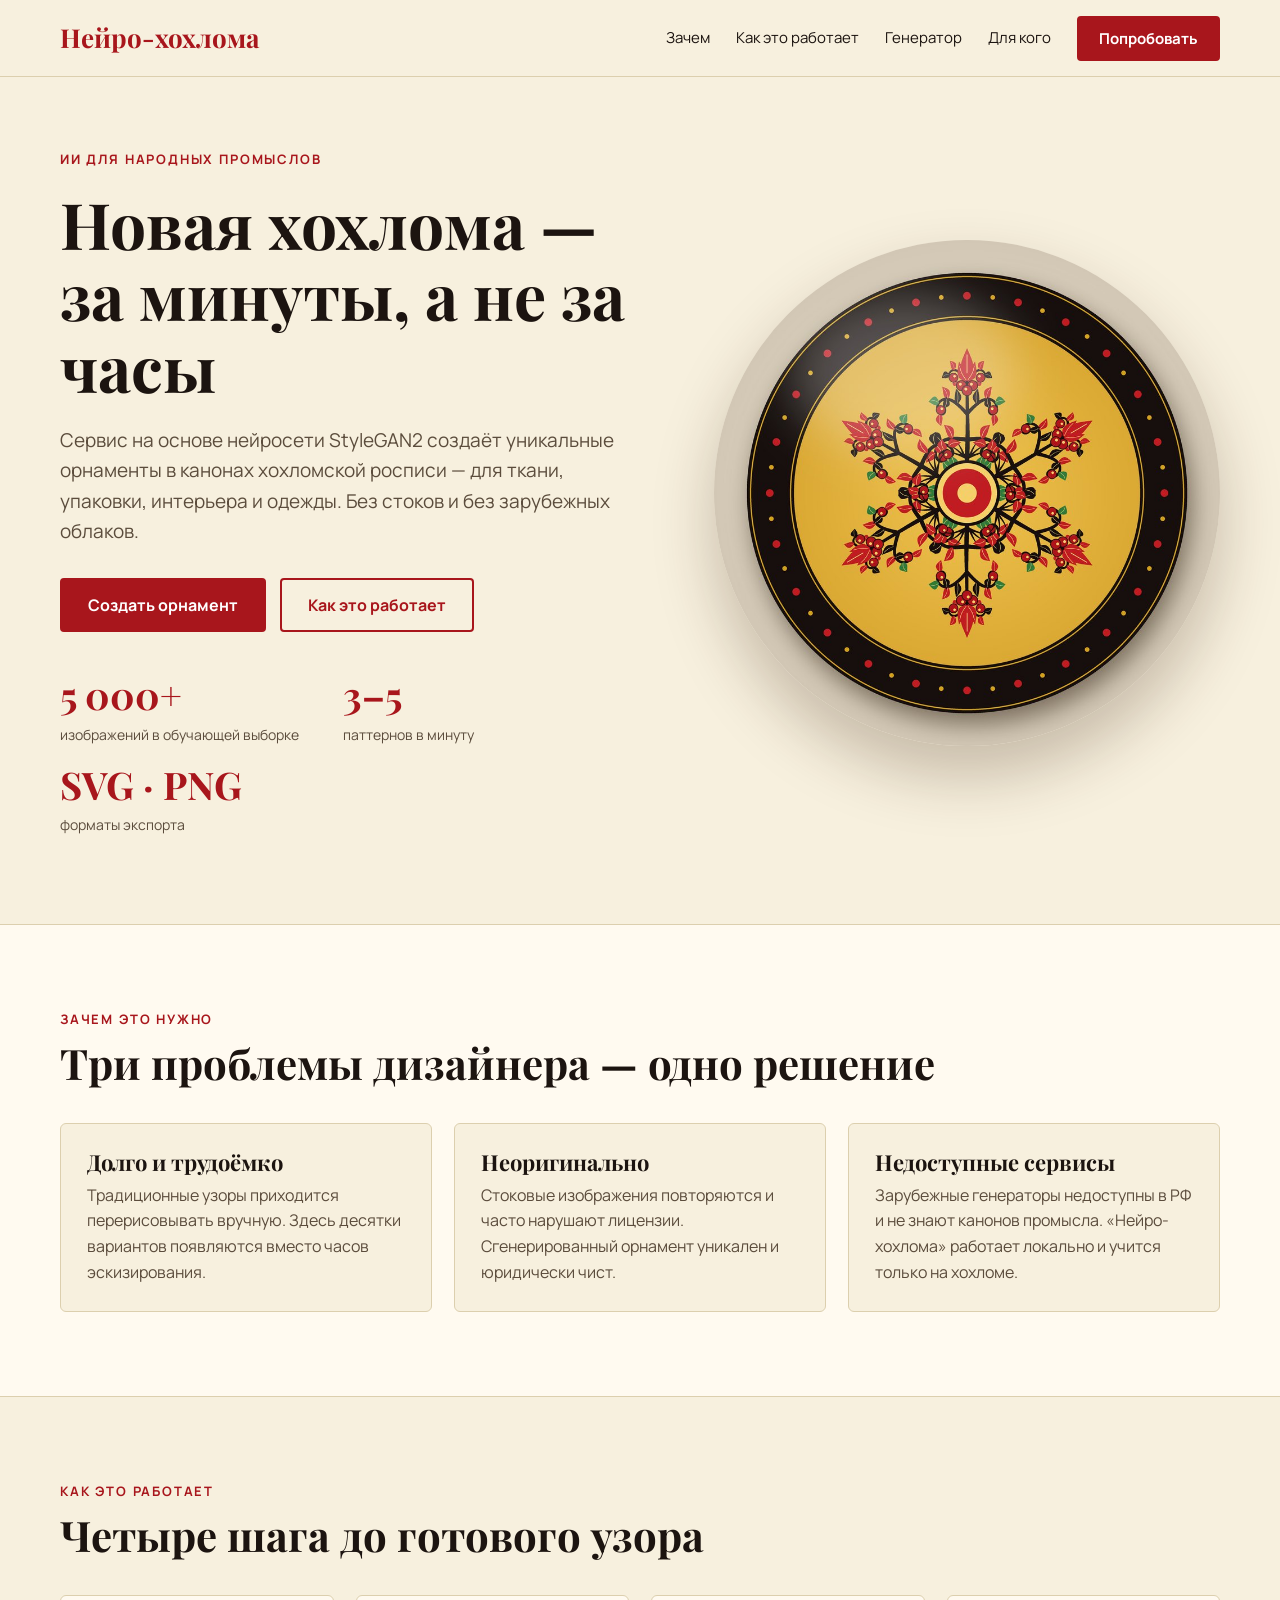
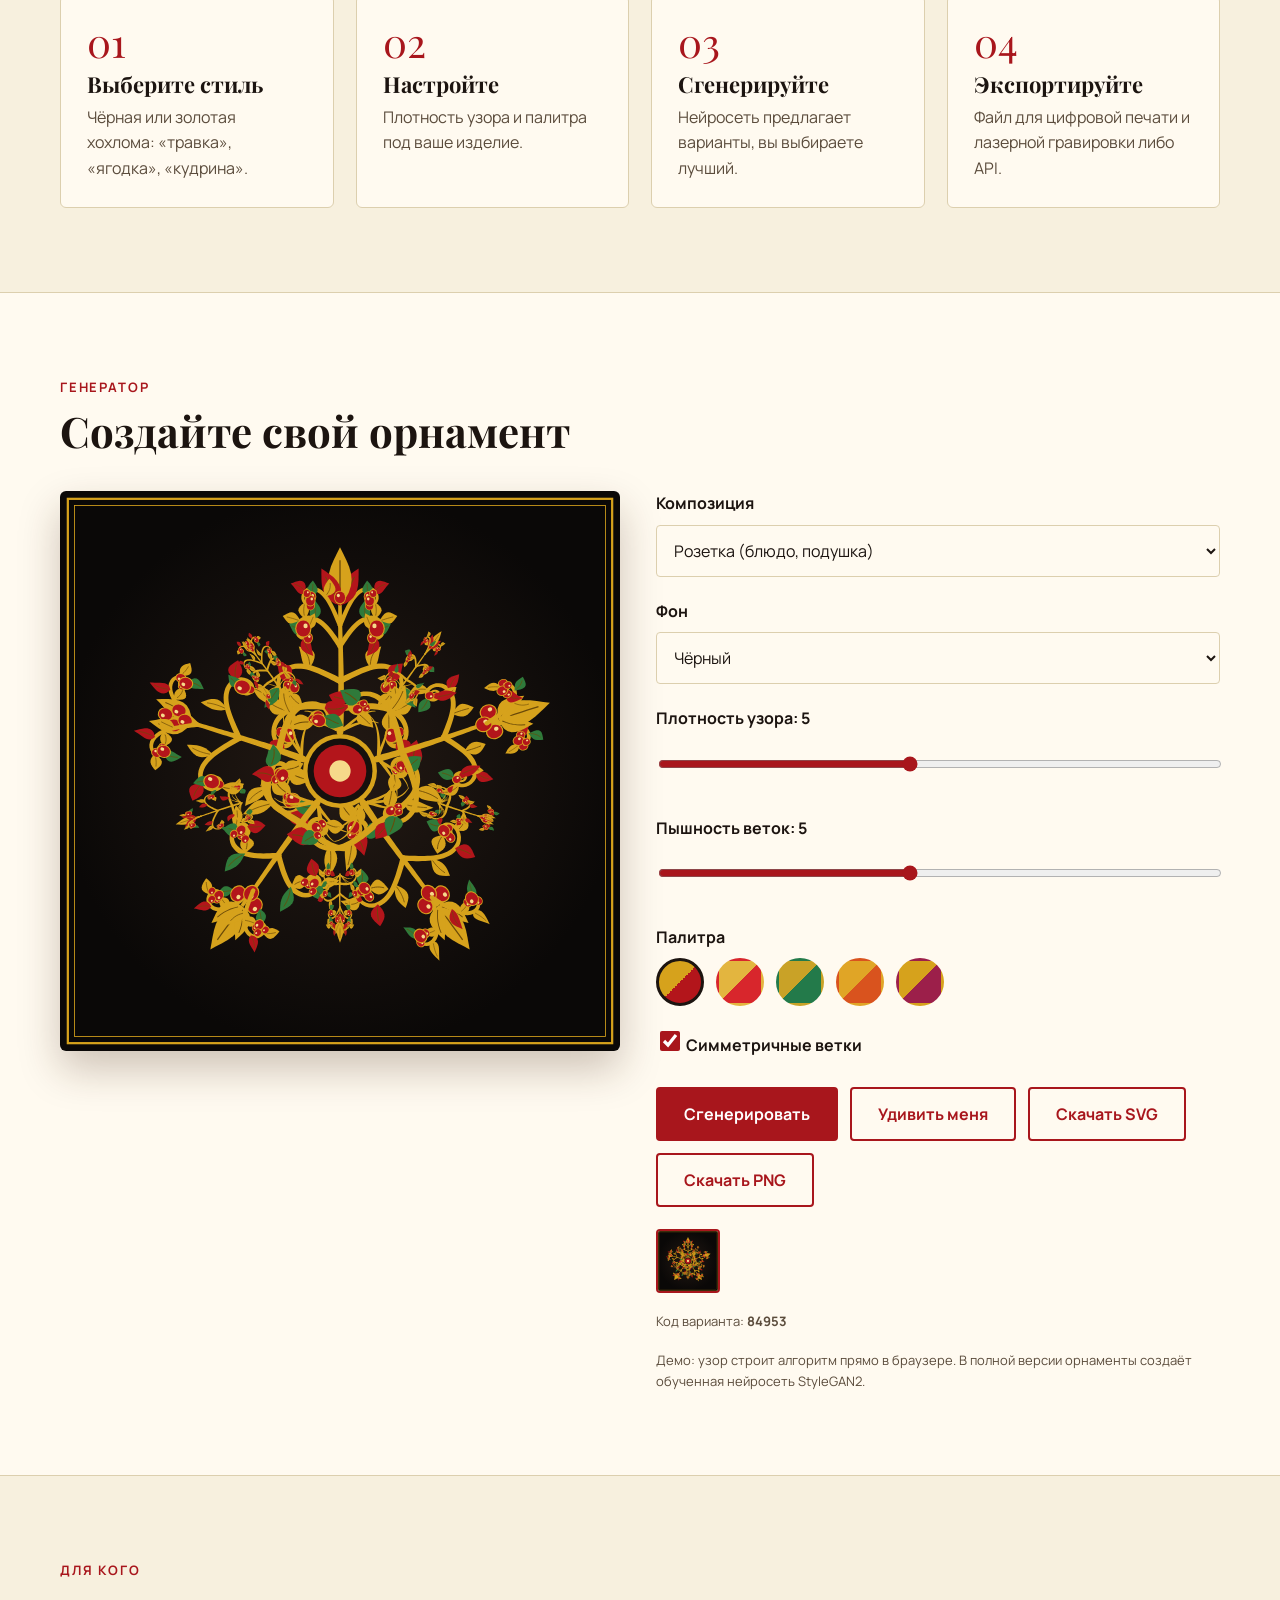
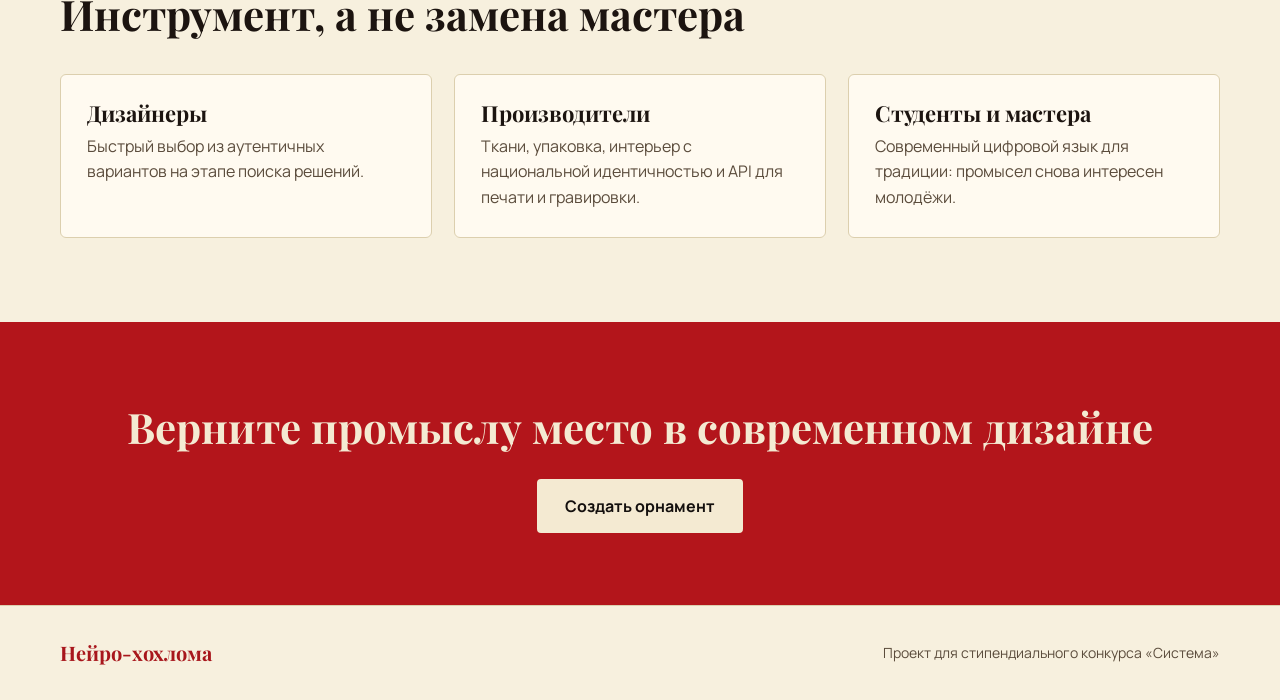
==== index-single-file.html @ 6bc7f8c5 "Add files via upload" ====
<!doctype html>
<html lang="ru">
<head>
<meta charset="utf-8">
<meta name="viewport" content="width=device-width, initial-scale=1, viewport-fit=cover">
<meta name="description" content="Нейро-хохлома: генератор орнаментов в стилистике хохломской росписи">
<title>Нейро-хохлома — генератор хохломских орнаментов</title>
<link href="https://fonts.googleapis.com/css2?family=Playfair+Display:wght@600;700&family=Manrope:wght@400;500;700&display=swap" rel="stylesheet">
<style>
:root{--bg:#f7f0de;--fg:#1c1410;--mut:#5b4c3c;--card:#fffaf0;--line:#dccfae;--acc:#a8161c;--on:#fff;--sh:rgba(60,30,10,.25);
box-sizing:border-box;padding-top:env(safe-area-inset-top,0px);padding-bottom:env(safe-area-inset-bottom,0px)}
@media (prefers-color-scheme:dark){:root:not([data-theme="light"]){--bg:#14100e;--fg:#f4ead2;--mut:#b9ad92;--card:#1d1714;--line:#3a2d22;--acc:#d6a21c;--on:#14100e;--sh:rgba(0,0,0,.6)}}
:root[data-theme="dark"]{--bg:#14100e;--fg:#f4ead2;--mut:#b9ad92;--card:#1d1714;--line:#3a2d22;--acc:#d6a21c;--on:#14100e;--sh:rgba(0,0,0,.6)}
html{scroll-padding-top:env(safe-area-inset-top,0px);scroll-behavior:smooth}
body{margin:0;background:var(--bg);color:var(--fg);font-family:'Manrope',system-ui,sans-serif;line-height:1.6}
.in{max-width:1160px;margin:0 auto;padding:0 24px}
h1,h2,h3,.logo{font-family:'Playfair Display',Georgia,serif;font-weight:700;margin:0;line-height:1.12}
h2{font-size:clamp(30px,4.5vw,42px);margin:10px 0 36px}
h3{font-size:22px;margin:0 0 8px}
p{margin:0}
.eb{color:var(--acc);font-size:13px;letter-spacing:.14em;text-transform:uppercase;font-weight:700}
.btn{display:inline-block;padding:14px 26px;border-radius:4px;font:700 16px 'Manrope',sans-serif;text-decoration:none;border:2px solid var(--acc);cursor:pointer;background:var(--acc);color:var(--on);min-height:44px;box-sizing:border-box}
.btn.o{background:transparent;color:var(--acc)}
.btn:hover{filter:brightness(1.1)}
header{border-bottom:1px solid var(--line)}
header .in{display:flex;align-items:center;justify-content:space-between;flex-wrap:wrap;gap:12px;min-height:76px}
.logo{font-size:26px;color:var(--acc)}
nav{display:flex;align-items:center;flex-wrap:wrap;gap:6px 26px}
nav a:not(.btn){color:var(--fg);text-decoration:none;font-size:15px}
nav a:not(.btn):hover{color:var(--acc)}
.hero{padding:72px 0 88px}
.hero .in{display:flex;flex-wrap:wrap;align-items:center;gap:48px}
.hero .tx{flex:1 1 440px}
.hero h1{font-size:clamp(38px,6vw,64px);margin:18px 0 22px}
.hero .lead{font-size:19px;color:var(--mut);max-width:560px;margin-bottom:32px}
.hero .im{flex:1 1 340px;max-width:520px}
.hero img{width:100%;height:auto;display:block;border-radius:50%;box-shadow:0 30px 60px var(--sh)}
.stats{display:flex;flex-wrap:wrap;gap:20px 44px;margin-top:44px}
.num{font-family:'Playfair Display',serif;font-size:38px;font-weight:700;color:var(--acc);line-height:1}
.stats small{display:block;color:var(--mut);font-size:14px;margin-top:6px}
section.s{padding:84px 0}
section.alt{background:var(--card);border-block:1px solid var(--line)}
.grid{display:grid;grid-template-columns:repeat(auto-fit,minmax(240px,1fr));gap:22px}
.card{background:var(--card);border:1px solid var(--line);border-radius:6px;padding:26px}
.alt .card{background:var(--bg)}
.card p{color:var(--mut)}
.step{font-family:'Playfair Display',serif;font-size:40px;color:var(--acc);display:block;margin-bottom:10px;line-height:1}
.gen{display:flex;flex-wrap:wrap;gap:36px;align-items:flex-start}
#out{flex:1 1 360px;max-width:560px;aspect-ratio:1;border-radius:6px;overflow:hidden;box-shadow:0 18px 40px var(--sh);line-height:0}
#out svg{width:100%;height:100%;display:block}
.ctl{flex:1 1 300px;min-width:0}
.ctl label,.ctl .lb{display:block;font-weight:700;margin:22px 0 8px}
.ctl label:first-child{margin-top:0}
select{width:100%;padding:13px;font:16px 'Manrope',sans-serif;background:var(--card);color:var(--fg);border:1px solid var(--line);border-radius:4px;min-height:44px;box-sizing:border-box}
input[type=range]{width:100%;accent-color:var(--acc);min-height:44px}
.pals{display:flex;gap:12px}
.pals button{width:48px;height:48px;border-radius:50%;border:3px solid transparent;cursor:pointer;padding:0}
.pals button[aria-pressed=true]{border-color:var(--fg)}
.acts{display:flex;flex-wrap:wrap;gap:12px;margin-top:28px}
.var{display:flex;gap:10px;flex-wrap:wrap;margin-top:22px}
.var button{width:64px;height:64px;padding:0;border:2px solid var(--line);border-radius:4px;overflow:hidden;cursor:pointer;background:none;line-height:0}
.var button[aria-pressed=true]{border-color:var(--acc)}
.var svg{width:100%;height:100%}
.ck{display:flex;gap:10px;align-items:center;font-weight:500;margin-top:22px}.ck input{width:20px;height:20px;accent-color:var(--acc)}
.note{font-size:13px;color:var(--mut);margin-top:18px}
.cta{background:#b3151b;color:#f4ead2;text-align:center;padding:72px 0}
.cta h2{margin-bottom:28px}
.cta .btn{background:#f4ead2;color:#14100e;border-color:#f4ead2}
footer{padding:36px 0;border-top:1px solid var(--line);color:var(--mut);font-size:14px}
footer .in{display:flex;flex-wrap:wrap;justify-content:space-between;gap:12px}
</style>
</head>
<body>
<header><div class="in"><div class="logo">Нейро-хохлома</div>
<nav><a href="#why">Зачем</a><a href="#how">Как это работает</a><a href="#gen">Генератор</a><a href="#who">Для кого</a><a class="btn" href="#gen" style="padding:10px 20px;font-size:15px">Попробовать</a></nav></div></header>

<main>
<section class="hero"><div class="in">
<div class="tx"><div class="eb">ИИ для народных промыслов</div>
<h1>Новая хохлома — за минуты, а не за часы</h1>
<p class="lead">Сервис на основе нейросети StyleGAN2 создаёт уникальные орнаменты в канонах хохломской росписи — для ткани, упаковки, интерьера и одежды. Без стоков и без зарубежных облаков.</p>
<div style="display:flex;flex-wrap:wrap;gap:14px"><a class="btn" href="#gen">Создать орнамент</a><a class="btn o" href="#how">Как это работает</a></div>
<div class="stats"><div><span class="num">5 000+</span><small>изображений в обучающей выборке</small></div><div><span class="num">3–5</span><small>паттернов в минуту</small></div><div><span class="num">SVG · PNG</span><small>форматы экспорта</small></div></div></div>
<div class="im"><img src="[data-uri]" alt="Хохломское блюдо с орнаментом, созданным по канону росписи" width="520" height="520"></div>
</div></section>

<section class="s alt" id="why"><div class="in"><div class="eb">Зачем это нужно</div><h2>Три проблемы дизайнера — одно решение</h2>
<div class="grid">
<div class="card"><h3>Долго и трудоёмко</h3><p>Традиционные узоры приходится перерисовывать вручную. Здесь десятки вариантов появляются вместо часов эскизирования.</p></div>
<div class="card"><h3>Неоригинально</h3><p>Стоковые изображения повторяются и часто нарушают лицензии. Сгенерированный орнамент уникален и юридически чист.</p></div>
<div class="card"><h3>Недоступные сервисы</h3><p>Зарубежные генераторы недоступны в РФ и не знают канонов промысла. «Нейро-хохлома» работает локально и учится только на хохломе.</p></div>
</div></div></section>

<section class="s" id="how"><div class="in"><div class="eb">Как это работает</div><h2>Четыре шага до готового узора</h2>
<div class="grid">
<div class="card"><span class="step">01</span><h3>Выберите стиль</h3><p>Чёрная или золотая хохлома: «травка», «ягодка», «кудрина».</p></div>
<div class="card"><span class="step">02</span><h3>Настройте</h3><p>Плотность узора и палитра под ваше изделие.</p></div>
<div class="card"><span class="step">03</span><h3>Сгенерируйте</h3><p>Нейросеть предлагает варианты, вы выбираете лучший.</p></div>
<div class="card"><span class="step">04</span><h3>Экспортируйте</h3><p>Файл для цифровой печати и лазерной гравировки либо API.</p></div>
</div></div></section>

<section class="s alt" id="gen"><div class="in"><div class="eb">Генератор</div><h2>Создайте свой орнамент</h2>
<div class="gen">
<div id="out" role="img" aria-label="Сгенерированный хохломской орнамент"></div>
<div class="ctl">
<label for="cp">Композиция</label>
<select id="cp"><option value="rose">Розетка (блюдо, подушка)</option><option value="branch">Ветка в рамке</option><option value="repeat">Рапорт для ткани</option><option value="scatter">Россыпь</option></select>
<label for="st">Фон</label>
<select id="st"><option value="black">Чёрный</option><option value="gold">Золотой</option><option value="red">Алый</option><option value="cream">Кремовый</option></select>
<label for="dn">Плотность узора: <span id="dv">5</span></label>
<input id="dn" type="range" min="1" max="10" value="5">
<label for="ls">Пышность веток: <span id="lv">5</span></label>
<input id="ls" type="range" min="1" max="10" value="5">
<div class="lb" id="pl">Палитра</div>
<div class="pals" role="group" aria-labelledby="pl">
<button type="button" data-p="classic" aria-label="Классика" aria-pressed="true" style="background:linear-gradient(135deg,#d6a21c 50%,#b3151b 50%)"></button>
<button type="button" data-p="scarlet" aria-label="Алая" aria-pressed="false" style="background:linear-gradient(135deg,#e3b53f 50%,#d8262c 50%)"></button>
<button type="button" data-p="forest" aria-label="Лесная" aria-pressed="false" style="background:linear-gradient(135deg,#c9a227 50%,#237a4a 50%)"></button>
<button type="button" data-p="amber" aria-label="Янтарная" aria-pressed="false" style="background:linear-gradient(135deg,#e0a526 50%,#d9531e 50%)"></button>
<button type="button" data-p="berry" aria-label="Ягодная" aria-pressed="false" style="background:linear-gradient(135deg,#d6a21c 50%,#9c1f4a 50%)"></button>
</div>
<label class="ck"><input type="checkbox" id="sy" checked> Симметричные ветки</label>
<div class="acts"><button class="btn" id="go" type="button">Сгенерировать</button><button class="btn o" id="rnd" type="button">Удивить меня</button><button class="btn o" id="dsvg" type="button">Скачать SVG</button><button class="btn o" id="dpng" type="button">Скачать PNG</button></div>
<div class="var" id="var" aria-label="Последние варианты"></div>
<p class="note">Код варианта: <b id="sd"></b></p>
<p class="note" id="msg">Демо: узор строит алгоритм прямо в браузере. В полной версии орнаменты создаёт обученная нейросеть StyleGAN2.</p>
</div></div></div></section>

<section class="s" id="who"><div class="in"><div class="eb">Для кого</div><h2>Инструмент, а не замена мастера</h2>
<div class="grid">
<div class="card"><h3>Дизайнеры</h3><p>Быстрый выбор из аутентичных вариантов на этапе поиска решений.</p></div>
<div class="card"><h3>Производители</h3><p>Ткани, упаковка, интерьер с национальной идентичностью и API для печати и гравировки.</p></div>
<div class="card"><h3>Студенты и мастера</h3><p>Современный цифровой язык для традиции: промысел снова интересен молодёжи.</p></div>
</div></div></section>

<section class="cta"><div class="in"><h2>Верните промыслу место в современном дизайне</h2><a class="btn" href="#gen">Создать орнамент</a></div></section>
</main>
<footer><div class="in"><span class="logo" style="font-size:20px">Нейро-хохлома</span><span>Проект для стипендиального конкурса «Система»</span></div></footer>

<script>
(function(){
const f=n=>Math.round(n*10)/10,R=Math.PI/180,cl=(v,a,b)=>Math.max(a,Math.min(b,v));
const PAL={classic:['#d6a21c','#b3151b','#2f7a3a'],scarlet:['#e3b53f','#d8262c','#7d1a1e'],forest:['#c9a227','#a8231f','#237a4a'],amber:['#e0a526','#d9531e','#3d6b3a'],berry:['#d6a21c','#9c1f4a','#2f7a58']};
function theme(st,pk){const [g,r,n]=PAL[pk],blk='#16100d',cr='#f4ead2';
 if(st==='black')return{bg:['#241a14','#0a0807'],flat:'#15100d',stem:g,leaf:pk==='forest'?[n,g,n,r]:pk==='scarlet'?[r,g,r,n]:[g,r,g,n],vein:'#6b4a08',berry:r,ring:g,hi:'#f6d98a',fr:g,rose:[g,blk,r,'#f6d98a']};
 if(st==='gold')return{bg:['#f0c75e','#c48c16'],flat:'#d9a52a',stem:blk,leaf:pk==='forest'?[n,blk,n,r]:[r,blk,r,n],vein:'#f6d98a',berry:r,ring:blk,hi:'#f6d98a',fr:blk,rose:[blk,'#f6d98a',r,'#f6d98a']};
 if(st==='red')return{bg:['#b3151b','#640c10'],flat:'#8f1519',stem:g,leaf:[cr,g,cr,n],vein:'#640c10',berry:cr,ring:g,hi:'#fff',fr:g,rose:[g,'#640c10',cr,g]};
 return{bg:['#f8f0d8','#e4d4a4'],flat:'#f1e6c8',stem:blk,leaf:[r,blk,g,n],vein:'#f8f0d8',berry:r,ring:blk,hi:'#f6d98a',fr:blk,rose:[blk,g,r,'#f8f0d8']}}
function mb(a){return function(){a|=0;a=a+0x6D2B79F5|0;let t=Math.imul(a^a>>>15,1|a);t=t+Math.imul(t^t>>>7,61|t)^t;return((t^t>>>14)>>>0)/4294967296}}
const P=a=>a.map(q=>f(q[0])+' '+f(q[1])).join('L');
function curl(x,y,a0,L,k0,k1,sg,p){const n=Math.max(20,L/1.5|0),ds=L/n;let a=a0*R,lx=x,ly=y,la=a;const o=[[x,y,a]];for(let i=0;i<n;i++){const k=k0+(k1-k0)*Math.pow(i/n,p);a+=sg*k*ds;x+=Math.cos(a)*ds;y+=Math.sin(a)*ds;if(i===n-1||Math.hypot(x-lx,y-ly)>=7||Math.abs(a-la)>=.2){o.push([x,y,a]);lx=x;ly=y;la=a}}return o}
function taper(pts,w0,w1,c){const l=[],r=[],n=pts.length;for(let i=0;i<n;i++){const a=pts[Math.max(0,i-1)],b=pts[Math.min(n-1,i+1)];let dx=b[0]-a[0],dy=b[1]-a[1];const d=Math.hypot(dx,dy)||1;dx/=d;dy/=d;const w=(w0+(w1-w0)*i/(n-1))/2;l.push([pts[i][0]-dy*w,pts[i][1]+dx*w]);r.push([pts[i][0]+dy*w,pts[i][1]-dx*w])}
 return`<path d="M${P(l.concat(r.reverse()))}Z" fill="${c}"/><circle cx="${f(pts[0][0])}" cy="${f(pts[0][1])}" r="${f(w0/2)}" fill="${c}"/>`}
function leaf(x,y,ang,L,wd,c,v,bd,sh){sh=sh||.8;const a=ang*R,dx=Math.cos(a),dy=Math.sin(a),nx=-dy,ny=dx,l=[],r=[],m=[],n=9;for(let i=0;i<=n;i++){const t=i/n,w=wd*Math.sin(Math.PI*Math.pow(t,sh))*(1-.2*t),cx=x+dx*L*t+nx*bd*Math.sin(Math.PI*t)*L,cy=y+dy*L*t+ny*bd*Math.sin(Math.PI*t)*L;l.push([cx+nx*w,cy+ny*w]);r.push([cx-nx*w,cy-ny*w]);m.push([cx,cy])}
 return`<path d="M${P(l.concat(r.reverse()))}Z" fill="${c}"/><path d="M${P(m.slice(1,8))}" stroke="${v}" stroke-width="${f(Math.max(1.2,wd*.1))}" fill="none"/>`}
function berry(x,y,r,T){return`<circle cx="${f(x)}" cy="${f(y)}" r="${f(r+Math.max(2,r*.16))}" fill="${T.ring}"/><circle cx="${f(x)}" cy="${f(y)}" r="${f(r)}" fill="${T.berry}"/><circle cx="${f(x-r*.32)}" cy="${f(y+r*.32)}" r="${f(r*.3)}" fill="${T.hi}"/>`}
function side(T,rnd,V){const J=(v,p)=>v*(1+(rnd()-.5)*2*p),lx=V.lush;let s='',k=Math.floor(rnd()*4);
 const nC=cl(2+Math.floor(lx/4)+(rnd()<.35?1:0),2,4);
 for(let i=0;i<nC;i++){const t=nC>1?i/(nC-1):0,y=J(55+t*195,.06),a0=J(5+t*68,.15),L=J(380-t*160,.1),k1=J(.13+t*.02,.18),pa=curl(0,y,a0,L,.0006+.0004*t,k1,-1,1.6+rnd());
  s+=taper(pa,15-4*t,3.5,T.stem);
  const nl=3+Math.floor(lx/4)+(rnd()<.4?1:0),lf=64-18*t;
  for(let j=0;j<nl;j++){const u=.14+.64*(j+rnd()*.5)/nl,q=pa[(u*(pa.length-1))|0];
   s+=leaf(q[0],q[1],q[2]/R+40+rnd()*28,lf*(1.1-u*.5)*J(1,.15),lf*(.24+rnd()*.12),T.leaf[k++%4],T.vein,(rnd()-.4)*.3,.6+rnd()*.5)}
  if(lx>4)for(let j=0;j<2;j++){const u=.35+.3*j+rnd()*.1,q=pa[(u*(pa.length-1))|0],d=20+rnd()*8;s+=berry(q[0]+Math.sin(q[2])*d,q[1]-Math.cos(q[2])*d,7+rnd()*4,T)}
  const e=pa[pa.length-1],ty=rnd();
  if(ty<.6)s+=berry(e[0],e[1],13+rnd()*5,T);
  else if(ty<.8)s+=leaf(e[0],e[1],e[2]/R,50,14,T.leaf[k++%4],T.vein,0,.8);
  else{s+=berry(e[0],e[1],11,T);s+=berry(e[0]+9,e[1]+16,8,T)}}
 const ng=2+(rnd()*3|0);for(let g=0;g<ng;g++)s+=taper(curl(10,6,12+g*(50/ng)+rnd()*10,J(100,.15),0,.02,-1,1.5),8,1,T.stem);return s}
function mid(T,rnd){const st=[];for(let i=0;i<=40;i++){const t=i/40;st.push([Math.sin(t*3)*5*(1-t),t*285])}
 let s=taper(st,17,9,T.stem);const v=rnd()*3|0;
 if(v===0){[[90,120,0],[62,80,2],[118,80,2]].forEach(l=>{s+=leaf(0,285,l[0],l[1],l[1]*.27,T.leaf[l[2]],T.vein,l[0]===90?0:(l[0]<90?-.1:.1))});[[-26,268],[26,268],[0,250]].forEach(b=>{s+=berry(b[0],b[1],17,T)})}
 else if(v===1){[[72,95],[108,95]].forEach(l=>{s+=leaf(0,262,l[0],l[1],24,T.leaf[2],T.vein,l[0]<90?-.1:.1,.8)});[[-20,296],[20,296],[0,322],[0,276]].forEach(b=>{s+=berry(b[0],b[1],15,T)})}
 else{[[60,95,1],[90,130,0],[120,95,1]].forEach(l=>{s+=leaf(0,282,l[0],l[1],l[1]*.25,T.leaf[l[2]],T.vein,0,.9)});s+=berry(0,300,13,T)}
 return s}
function sprig(ox,oy,rot,sc,sx,T,rnd,V){const a=side(T,rnd,V),b=mid(T,rnd),a2=V.sym?a:side(T,rnd,V);
 return`<g transform="translate(${f(ox)} ${f(oy)}) rotate(${f(-rot)})"><g transform="scale(${f(sx*sc)} ${f(-sc)})">${a}${b}</g><g transform="scale(${f(-sx*sc)} ${f(-sc)})">${a2}</g></g>`}
function gen(S){const {seed,comp,st,d,p,lush,sym}=S,rnd=mb(seed),T=theme(st,p),V={lush,sym},C=500,uid=[seed,comp,st,d,p,lush,sym?1:0].join('_');
 let body='',frame=true,defs=`<radialGradient id="g${uid}"><stop offset="0" stop-color="${T.bg[0]}"/><stop offset="1" stop-color="${T.bg[1]}"/></radialGradient>`,bg=`url(#g${uid})`;
 if(comp==='rose'){const N=d>5?6:5,sx=N===6?.78:.9;
  for(let k=0;k<N;k++){const an=90+k*360/N;body+=sprig(C+70*Math.cos(an*R),C-70*Math.sin(an*R),an-90,.78,sx,T,rnd,V)}
  for(let k=0;k<N;k++){const an=90+(k+.5)*360/N;
   if(d>=3)body+=sprig(C+185*Math.cos(an*R),C-185*Math.sin(an*R),an-90,.26,.9,T,rnd,V);
   if(d>=7)body+=sprig(C+335*Math.cos(an*R),C-335*Math.sin(an*R),an-90,.2,.9,T,rnd,V);
   if(d>=9)body+=sprig(C+420*Math.cos(an*R),C-420*Math.sin(an*R),an-90,.12,.9,T,rnd,V)}
  body+=`<circle cx="${C}" cy="${C}" r="66" fill="${T.rose[0]}"/><circle cx="${C}" cy="${C}" r="58" fill="${T.rose[1]}"/><circle cx="${C}" cy="${C}" r="47" fill="${T.rose[2]}"/><circle cx="${C}" cy="${C}" r="19" fill="${T.rose[3]}"/>`}
 else if(comp==='branch'){body+=sprig(C,905,0,1.38,1,T,rnd,V);
  if(d>=3)[[100,900,-45],[900,900,45],[100,100,-135],[900,100,135]].forEach(c=>{body+=sprig(c[0],c[1],c[2],.5,.85,T,rnd,V)});
  if(d>=6)[[130,660,-32],[870,660,32]].forEach(c=>{body+=sprig(c[0],c[1],c[2],.42,.85,T,rnd,V)});
  if(d>=8)[[70,480,-22],[930,480,22]].forEach(c=>{body+=sprig(c[0],c[1],c[2],.3,.85,T,rnd,V)})}
 else if(comp==='repeat'){frame=false;bg=T.flat;const cols=2+Math.floor(d/3),cw=1000/cols,sc=cw/414*.95,rows=Math.ceil(1000/cw)+1;
  defs+=`<g id="a${uid}">${sprig(0,0,0,sc,.9,T,rnd,V)}</g><g id="b${uid}">${sprig(0,0,0,sc,.9,T,rnd,V)}</g>`;
  for(let r=0;r<=rows;r++)for(let c=-1;c<=cols;c++){const x=c*cw+cw/2+(r%2)*cw/2,y=r*cw*.98+cw*.5;body+=`<use href="#${(r+c)%2?'a':'b'}${uid}" transform="translate(${f(x)} ${f(y)})"/>`}}
 else{const M=7+d*2,pl=[];for(let a=0;a<900&&pl.length<M;a++){const sc=.2+rnd()*.22,x=90+rnd()*820,y=90+rnd()*820;if(pl.every(q=>Math.hypot(q.x-x,q.y-y)>(q.sc+sc)*230))pl.push({x,y,sc,rot:rnd()*360})}
  pl.sort((a,b)=>a.sc-b.sc).forEach(q=>{body+=sprig(q.x,q.y,q.rot,q.sc,.9,T,rnd,V)})}
 const fr=frame?`<rect x="14" y="14" width="972" height="972" fill="none" stroke="${T.fr}" stroke-width="4"/><rect x="26" y="26" width="948" height="948" fill="none" stroke="${T.fr}" stroke-width="1.5"/>`:'';
 return`<svg xmlns="http://www.w3.org/2000/svg" viewBox="0 0 1000 1000" width="1000" height="1000"><defs>${defs}</defs><rect width="1000" height="1000" fill="${bg}"/>${fr}${body}</svg>`}

const $=id=>document.getElementById(id),pick=a=>a[Math.random()*a.length|0],ns=()=>(Math.random()*1e6)|0;
const S={seed:ns(),comp:'rose',st:'black',d:5,lush:5,p:'classic',sym:true},H=[];
const snap=()=>Object.assign({},S),TH=new Map(),thumb=h=>{const k=JSON.stringify(h);if(!TH.has(k)){if(TH.size>40)TH.clear();TH.set(k,gen(h))}return TH.get(k)};
function sync(){$('cp').value=S.comp;$('st').value=S.st;$('dn').value=S.d;$('dv').textContent=S.d;$('ls').value=S.lush;$('lv').textContent=S.lush;$('sy').checked=S.sym;$('sd').textContent=S.seed;document.querySelectorAll('.pals button').forEach(b=>b.setAttribute('aria-pressed',b.dataset.p===S.p))}
function show(){$('out').innerHTML=gen(S);sync();$('var').innerHTML='';H.forEach(h=>{const b=document.createElement('button');b.type='button';b.setAttribute('aria-label','Вариант '+h.seed);b.setAttribute('aria-pressed',JSON.stringify(h)===JSON.stringify(S));b.innerHTML=thumb(h);b.onclick=()=>{Object.assign(S,h);show()};$('var').appendChild(b)})}
function push(){const s=snap();H.splice(0,H.length,s,...H.filter(h=>h.seed!==s.seed||h.comp!==s.comp).slice(0,5))}
function upd(k,v){S[k]=v;const i=H.findIndex(h=>h.seed===S.seed);if(i>=0)H[i]=snap();show()}
$('go').onclick=()=>{S.seed=ns();push();show()};
$('rnd').onclick=()=>{Object.assign(S,{seed:ns(),comp:pick(['rose','branch','repeat','scatter']),st:pick(['black','gold','red','cream']),d:2+(Math.random()*9|0),lush:2+(Math.random()*9|0),p:pick(Object.keys(PAL)),sym:Math.random()<.7});push();show()};
$('cp').onchange=e=>upd('comp',e.target.value);
$('st').onchange=e=>upd('st',e.target.value);
$('dn').oninput=e=>upd('d',+e.target.value);
$('ls').oninput=e=>upd('lush',+e.target.value);
$('sy').onchange=e=>upd('sym',e.target.checked);
document.querySelectorAll('.pals button').forEach(b=>b.onclick=()=>upd('p',b.dataset.p));
push();show();

const say=t=>{$('msg').textContent=t};
function dlFile(name,data,type){const u=URL.createObjectURL(data instanceof Blob?data:new Blob([data],{type}));const a=document.createElement('a');a.href=u;a.download=name;document.body.appendChild(a);a.click();a.remove();setTimeout(()=>URL.revokeObjectURL(u),1500)}
$('dsvg').onclick=()=>dlFile('hohloma-'+S.seed+'.svg',gen(S),'image/svg+xml');
$('dpng').onclick=()=>{const im=new Image();im.onload=()=>{const c=document.createElement('canvas');c.width=c.height=2000;c.getContext('2d').drawImage(im,0,0,2000,2000);c.toBlob(b=>b?dlFile('hohloma-'+S.seed+'.png',b):say('Не удалось создать PNG.'),'image/png')};im.onerror=()=>say('Не удалось создать PNG.');im.src='data:image/svg+xml;charset=utf-8,'+encodeURIComponent(gen(S))};
})();
</script>
</body>
</html>
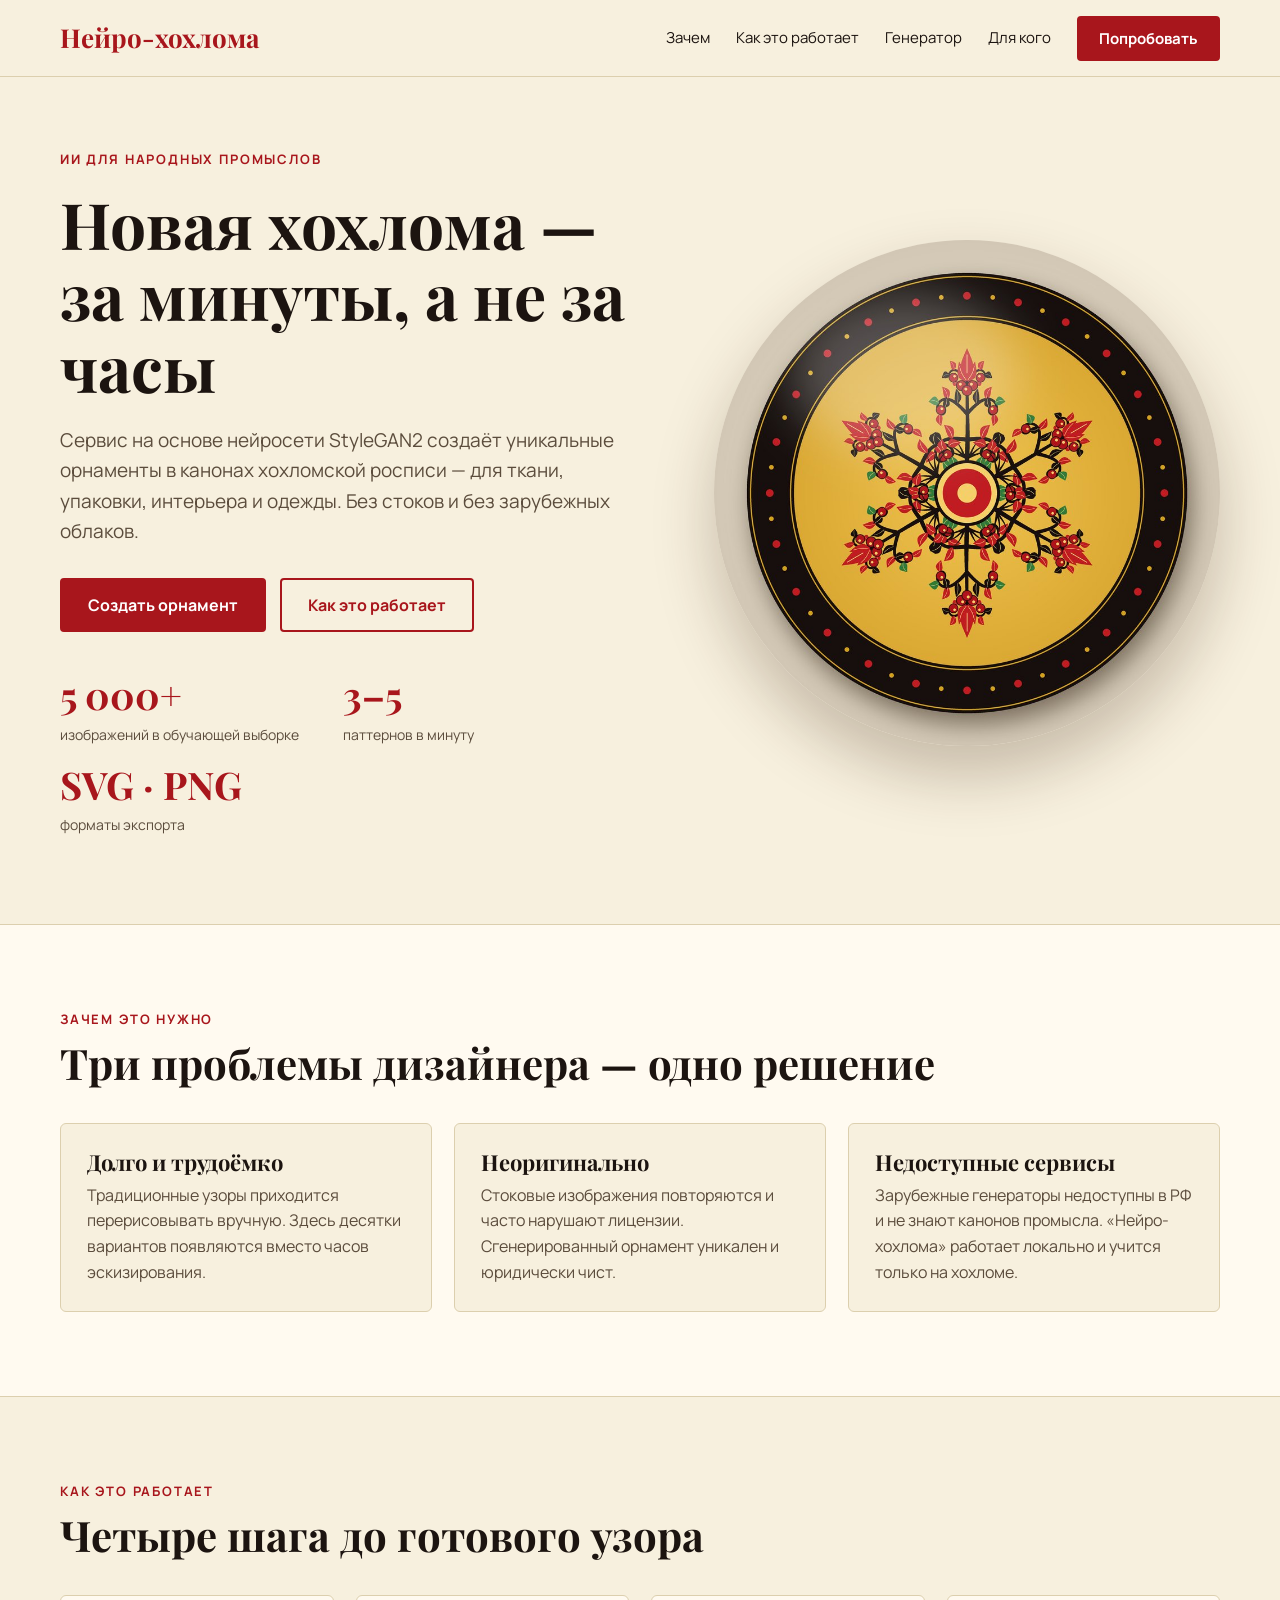
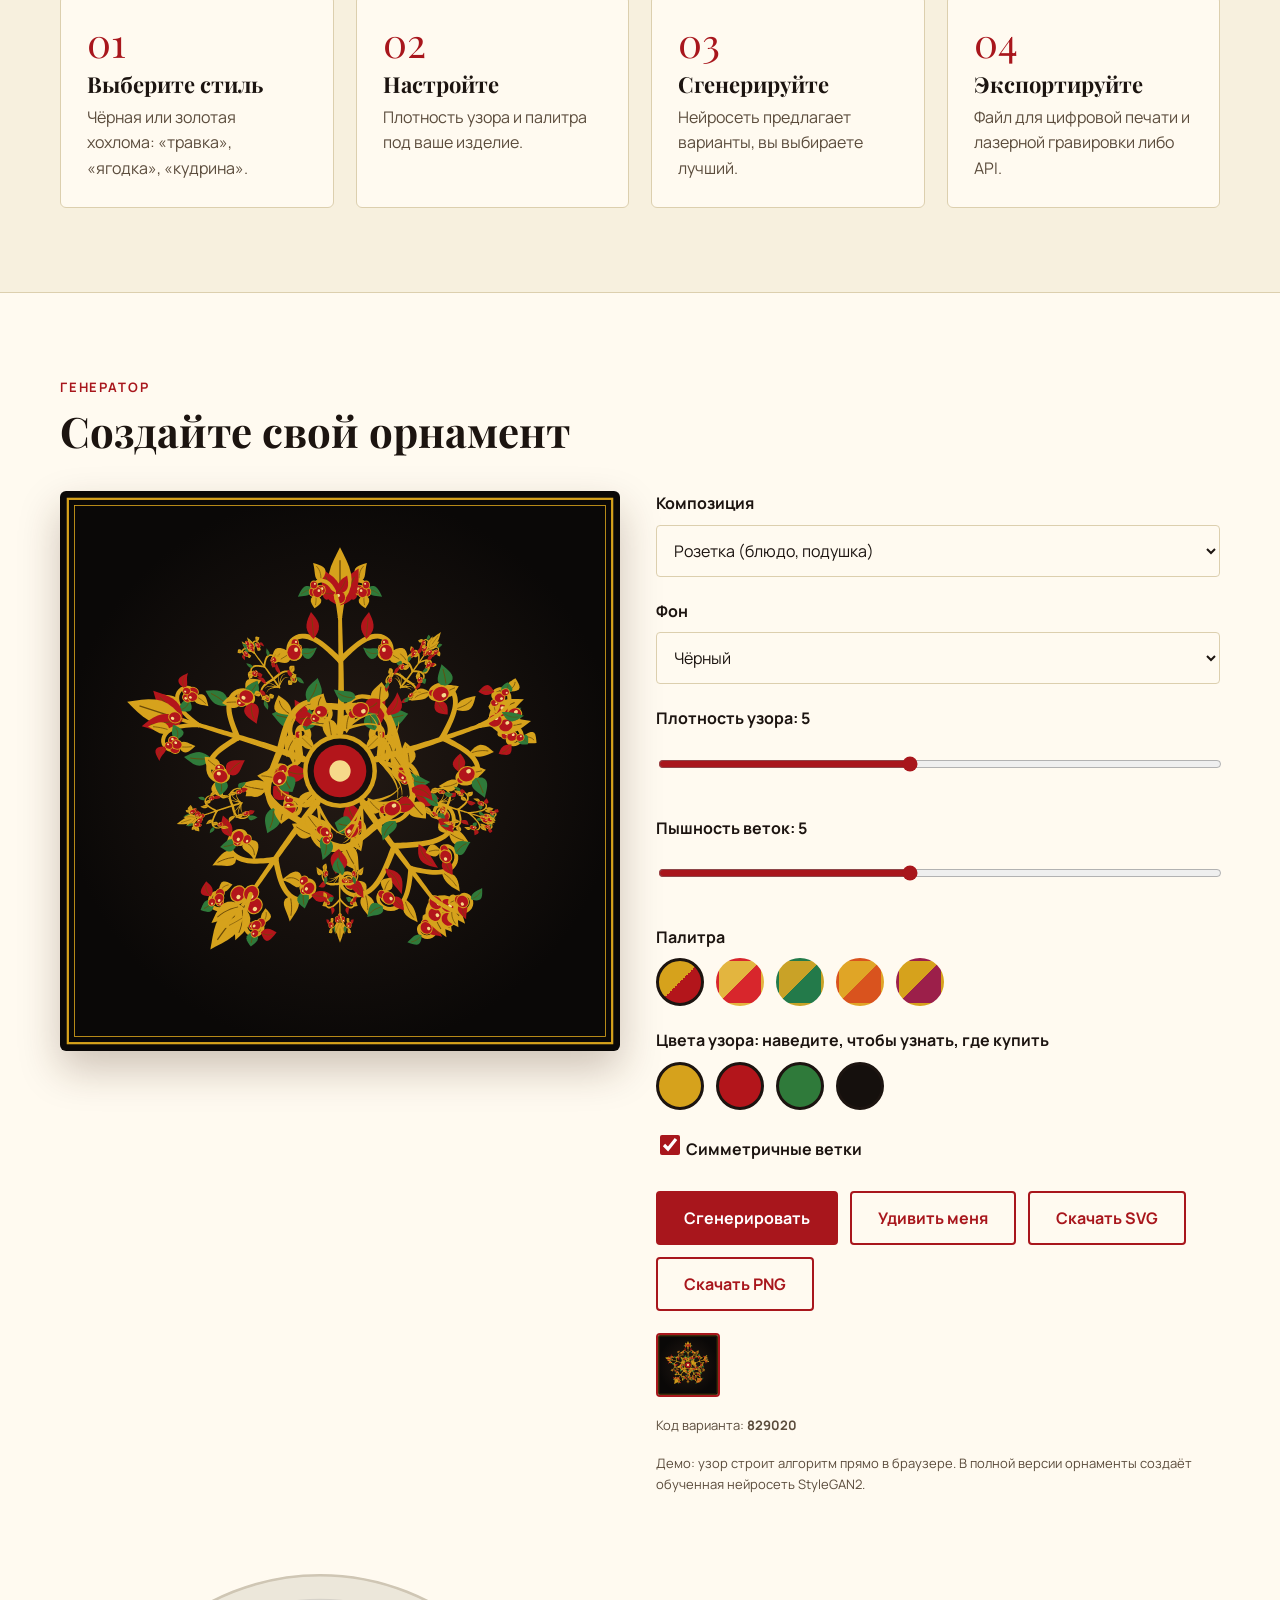
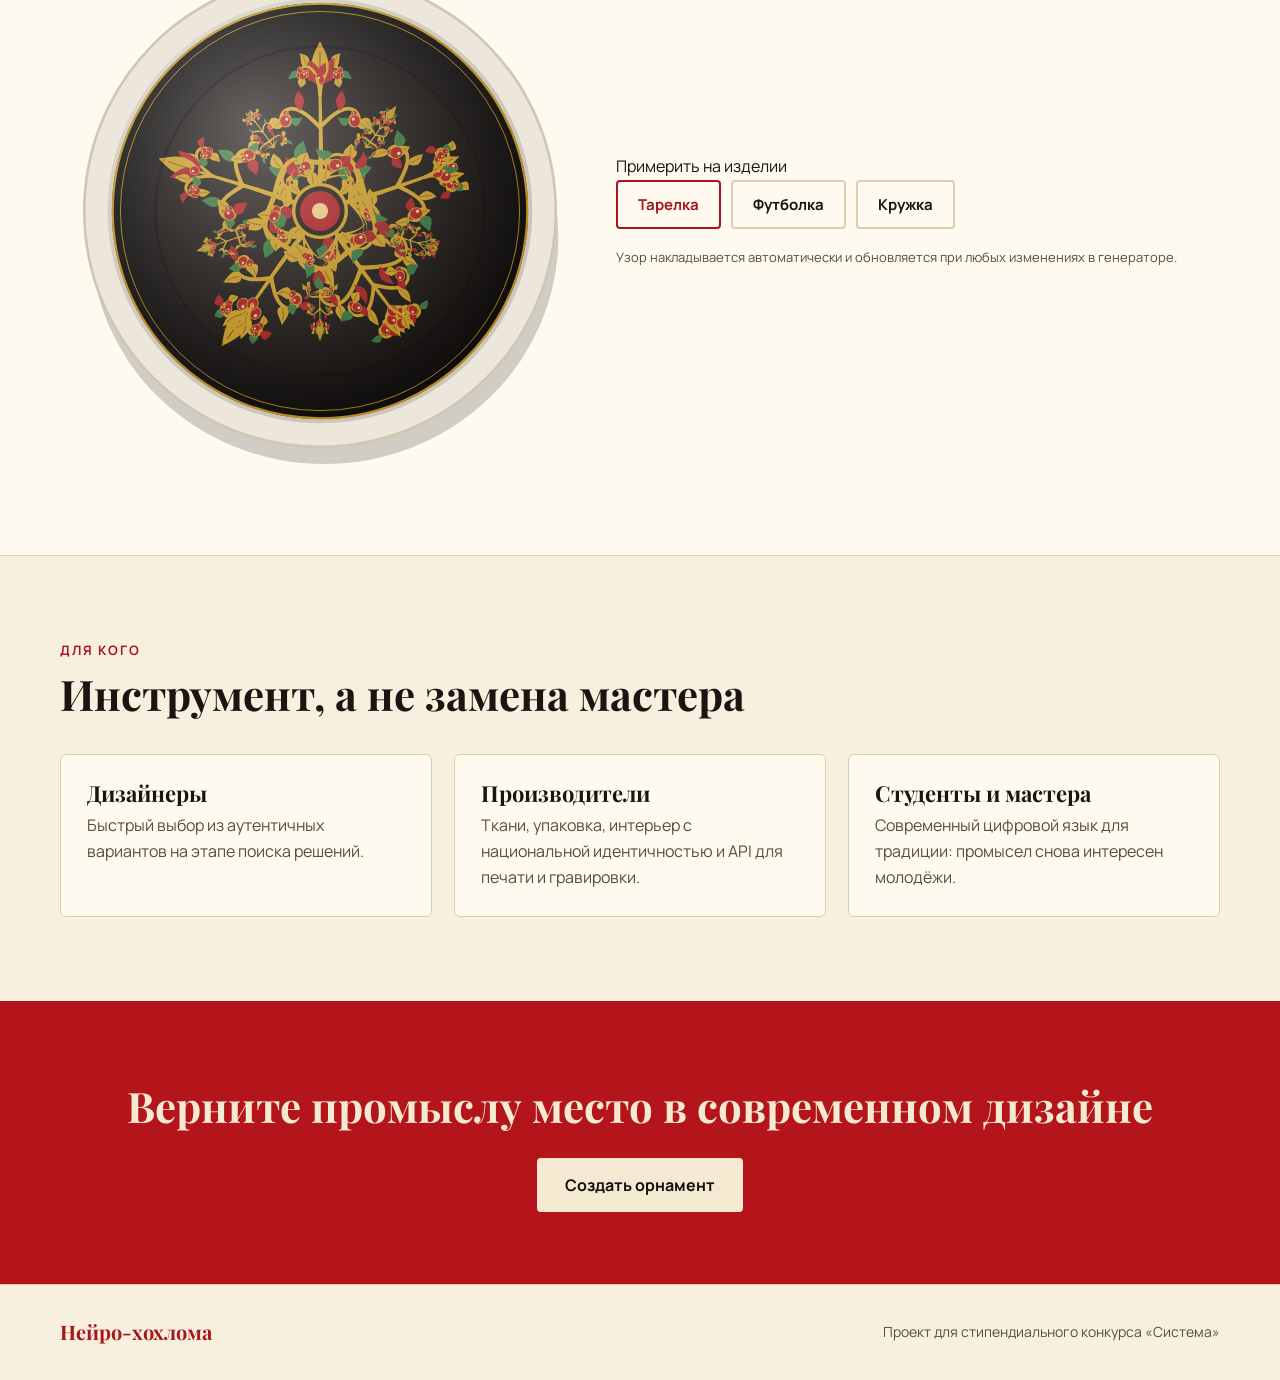
==== commit 1d66cded: "Add files via upload" ====
--- a/index-single-file.html
+++ b/index-single-file.html
@@ -68,6 +68,15 @@
 .cta .btn{background:#f4ead2;color:#14100e;border-color:#f4ead2}
 footer{padding:36px 0;border-top:1px solid var(--line);color:var(--mut);font-size:14px}
 footer .in{display:flex;flex-wrap:wrap;justify-content:space-between;gap:12px}
+.mock{display:flex;flex-wrap:wrap;gap:36px;align-items:center;margin-top:56px}
+#mk{flex:1 1 360px;max-width:520px;line-height:0}#mk svg{width:100%;height:auto}
+.mkc{flex:1 1 280px}
+.tabs{display:flex;gap:10px;flex-wrap:wrap;margin-bottom:14px}.tabs button{padding:12px 20px;border:2px solid var(--line);background:var(--card);color:var(--fg);border-radius:4px;font:700 15px 'Manrope',sans-serif;cursor:pointer;min-height:44px}.tabs button[aria-pressed=true]{border-color:var(--acc);color:var(--acc)}
+.cols{position:relative;display:flex;gap:12px;flex-wrap:wrap}.cols>button,.shc button{width:48px;height:48px;border-radius:50%;border:3px solid var(--fg);cursor:pointer;padding:0}
+.shc{display:flex;gap:12px;margin:14px 0}.shc button[aria-pressed=true]{outline:3px solid var(--acc);outline-offset:2px}
+#tip{position:absolute;left:0;top:60px;z-index:5;width:min(360px,88vw);max-height:70vh;overflow:auto;background:var(--card);color:var(--fg);border:1px solid var(--line);border-radius:6px;padding:16px;box-shadow:0 12px 30px var(--sh);line-height:1.4;font-size:14px}
+#tip a{color:var(--acc);font-weight:700}#tip ul{margin:8px 0;padding-left:18px}
+.tsw{display:flex;gap:12px;align-items:center}.tsw i{width:44px;height:44px;border-radius:6px;border:1px solid var(--line);flex:none}
 </style>
 </head>
 <body>
@@ -119,12 +128,20 @@
 <button type="button" data-p="amber" aria-label="Янтарная" aria-pressed="false" style="background:linear-gradient(135deg,#e0a526 50%,#d9531e 50%)"></button>
 <button type="button" data-p="berry" aria-label="Ягодная" aria-pressed="false" style="background:linear-gradient(135deg,#d6a21c 50%,#9c1f4a 50%)"></button>
 </div>
+<div class="lb">Цвета узора: наведите, чтобы узнать, где купить</div>
+<div class="cols" id="cols"></div>
 <label class="ck"><input type="checkbox" id="sy" checked> Симметричные ветки</label>
 <div class="acts"><button class="btn" id="go" type="button">Сгенерировать</button><button class="btn o" id="rnd" type="button">Удивить меня</button><button class="btn o" id="dsvg" type="button">Скачать SVG</button><button class="btn o" id="dpng" type="button">Скачать PNG</button></div>
 <div class="var" id="var" aria-label="Последние варианты"></div>
 <p class="note">Код варианта: <b id="sd"></b></p>
 <p class="note" id="msg">Демо: узор строит алгоритм прямо в браузере. В полной версии орнаменты создаёт обученная нейросеть StyleGAN2.</p>
-</div></div></div></section>
+</div></div>
+<div class="mock"><div id="mk" role="img" aria-label="Узор на изделии"></div>
+<div class="mkc"><div class="lb">Примерить на изделии</div>
+<div class="tabs" id="tabs"><button type="button" data-i="plate" aria-pressed="true">Тарелка</button><button type="button" data-i="shirt" aria-pressed="false">Футболка</button><button type="button" data-i="mug" aria-pressed="false">Кружка</button></div>
+<div id="shw" hidden><div class="lb" style="margin:0">Цвет футболки</div><div class="shc" id="shc"><button type="button" data-c="#f4f1ea" aria-label="Белая" aria-pressed="true" style="background:#f4f1ea"></button><button type="button" data-c="#1c1c1c" aria-label="Чёрная" aria-pressed="false" style="background:#1c1c1c"></button><button type="button" data-c="#8a8f98" aria-label="Серая" aria-pressed="false" style="background:#8a8f98"></button><button type="button" data-c="#e8dcc0" aria-label="Кремовая" aria-pressed="false" style="background:#e8dcc0"></button></div></div>
+<p class="note">Узор накладывается автоматически и обновляется при любых изменениях в генераторе.</p></div></div>
+</div></section>
 
 <section class="s" id="who"><div class="in"><div class="eb">Для кого</div><h2>Инструмент, а не замена мастера</h2>
 <div class="grid">
@@ -175,7 +192,7 @@
  return s}
 function sprig(ox,oy,rot,sc,sx,T,rnd,V){const a=side(T,rnd,V),b=mid(T,rnd),a2=V.sym?a:side(T,rnd,V);
  return`<g transform="translate(${f(ox)} ${f(oy)}) rotate(${f(-rot)})"><g transform="scale(${f(sx*sc)} ${f(-sc)})">${a}${b}</g><g transform="scale(${f(-sx*sc)} ${f(-sc)})">${a2}</g></g>`}
-function gen(S){const {seed,comp,st,d,p,lush,sym}=S,rnd=mb(seed),T=theme(st,p),V={lush,sym},C=500,uid=[seed,comp,st,d,p,lush,sym?1:0].join('_');
+function gen(S,round){const {seed,comp,st,d,p,lush,sym}=S,rnd=mb(seed),T=theme(st,p),V={lush,sym},C=500,uid=[seed,comp,st,d,p,lush,sym?1:0].join('_');
  let body='',frame=true,defs=`<radialGradient id="g${uid}"><stop offset="0" stop-color="${T.bg[0]}"/><stop offset="1" stop-color="${T.bg[1]}"/></radialGradient>`,bg=`url(#g${uid})`;
  if(comp==='rose'){const N=d>5?6:5,sx=N===6?.78:.9;
   for(let k=0;k<N;k++){const an=90+k*360/N;body+=sprig(C+70*Math.cos(an*R),C-70*Math.sin(an*R),an-90,.78,sx,T,rnd,V)}
@@ -193,16 +210,40 @@
   for(let r=0;r<=rows;r++)for(let c=-1;c<=cols;c++){const x=c*cw+cw/2+(r%2)*cw/2,y=r*cw*.98+cw*.5;body+=`<use href="#${(r+c)%2?'a':'b'}${uid}" transform="translate(${f(x)} ${f(y)})"/>`}}
  else{const M=7+d*2,pl=[];for(let a=0;a<900&&pl.length<M;a++){const sc=.2+rnd()*.22,x=90+rnd()*820,y=90+rnd()*820;if(pl.every(q=>Math.hypot(q.x-x,q.y-y)>(q.sc+sc)*230))pl.push({x,y,sc,rot:rnd()*360})}
   pl.sort((a,b)=>a.sc-b.sc).forEach(q=>{body+=sprig(q.x,q.y,q.rot,q.sc,.9,T,rnd,V)})}
- const fr=frame?`<rect x="14" y="14" width="972" height="972" fill="none" stroke="${T.fr}" stroke-width="4"/><rect x="26" y="26" width="948" height="948" fill="none" stroke="${T.fr}" stroke-width="1.5"/>`:'';
- return`<svg xmlns="http://www.w3.org/2000/svg" viewBox="0 0 1000 1000" width="1000" height="1000"><defs>${defs}</defs><rect width="1000" height="1000" fill="${bg}"/>${fr}${body}</svg>`}
+ if(round&&comp!=='rose'&&comp!=='repeat')body=`<g transform="translate(500 500) scale(.78) translate(-500 -500)">${body}</g>`;const fr=round?`<circle cx="500" cy="500" r="488" fill="none" stroke="${T.fr}" stroke-width="5"/><circle cx="500" cy="500" r="470" fill="none" stroke="${T.fr}" stroke-width="2"/>`:frame?`<rect x="14" y="14" width="972" height="972" fill="none" stroke="${T.fr}" stroke-width="4"/><rect x="26" y="26" width="948" height="948" fill="none" stroke="${T.fr}" stroke-width="1.5"/>`:'';
+ return`<svg xmlns="http://www.w3.org/2000/svg" viewBox="0 0 1000 1000" width="1000" height="1000"><defs>${defs}${round?`<clipPath id="rc${uid}"><circle cx="500" cy="500" r="486"/></clipPath>`:''}</defs>${round?`<circle cx="500" cy="500" r="490" fill="${bg}"/><g clip-path="url(#rc${uid})">${body}</g>${fr}`:`<rect width="1000" height="1000" fill="${bg}"/>${fr}${body}`}</svg>`}
 
 const $=id=>document.getElementById(id),pick=a=>a[Math.random()*a.length|0],ns=()=>(Math.random()*1e6)|0;
 const S={seed:ns(),comp:'rose',st:'black',d:5,lush:5,p:'classic',sym:true},H=[];
 const snap=()=>Object.assign({},S),TH=new Map(),thumb=h=>{const k=JSON.stringify(h);if(!TH.has(k)){if(TH.size>40)TH.clear();TH.set(k,gen(h))}return TH.get(k)};
 function sync(){$('cp').value=S.comp;$('st').value=S.st;$('dn').value=S.d;$('dv').textContent=S.d;$('ls').value=S.lush;$('lv').textContent=S.lush;$('sy').checked=S.sym;$('sd').textContent=S.seed;document.querySelectorAll('.pals button').forEach(b=>b.setAttribute('aria-pressed',b.dataset.p===S.p))}
-function show(){$('out').innerHTML=gen(S);sync();$('var').innerHTML='';H.forEach(h=>{const b=document.createElement('button');b.type='button';b.setAttribute('aria-label','Вариант '+h.seed);b.setAttribute('aria-pressed',JSON.stringify(h)===JSON.stringify(S));b.innerHTML=thumb(h);b.onclick=()=>{Object.assign(S,h);show()};$('var').appendChild(b)})}
+function show(){$('out').innerHTML=gen(S);sync();mock();cols();$('var').innerHTML='';H.forEach(h=>{const b=document.createElement('button');b.type='button';b.setAttribute('aria-label','Вариант '+h.seed);b.setAttribute('aria-pressed',JSON.stringify(h)===JSON.stringify(S));b.innerHTML=thumb(h);b.onclick=()=>{Object.assign(S,h);show()};$('var').appendChild(b)})}
 function push(){const s=snap();H.splice(0,H.length,s,...H.filter(h=>h.seed!==s.seed||h.comp!==s.comp).slice(0,5))}
 function upd(k,v){S[k]=v;const i=H.findIndex(h=>h.seed===S.seed);if(i>=0)H[i]=snap();show()}
+
+const FAM=[{n:'Красный',h:'#b3151b',s:[['OBI','OBI Color Voll- und Abtönfarbe 250 ml Rot, 5,59 €','https://www.obi.de/p/1522341/obi-color-voll-und-abtoenfarbe-250-ml-rot'],['OBI','Lukas Cryl Terzia Acrylfarbe 125 ml Primär-Rot, 6,49 €','https://www.obi.de/p/6480057/lukas-cryl-terzia-acrylfarbe-studien-qualitaet-125-ml-primaer-rot'],['Hornbach','Acrylfarbe karmesinrot 200 ml','https://www.hornbach.de/p/acrylfarbe-karmesinrot-200-ml/7301883/']]},
+{n:'Тёмно-красный',h:'#7d1a1e',s:[['OBI','OBI Color Voll- und Abtönfarbe 250 ml Dunkelrot','https://www.obi.de/p/1522283/obi-color-voll-und-abtoenfarbe-250-ml-dunkelrot']]},
+{n:'Зелёный',h:'#2f7a3a',s:[['OBI','OBI Color Voll- und Abtönfarbe 250 ml Grün, 5,59 €','https://www.obi.de/p/1522770/obi-color-voll-und-abtoenfarbe-250-ml-gruen']]},
+{n:'Золотисто-жёлтый',h:'#d6a21c',s:[['OBI','каталог красок для тонирования (есть Gold-Gelb)','https://www.obi.ch/innenfarben/abtoenfarben/c/2995']]},
+{n:'Оранжевый',h:'#d9531e',s:[['OBI','каталог красок для тонирования (есть Gelb-Orange)','https://www.obi.ch/innenfarben/abtoenfarben/c/2995']]},
+{n:'Чёрный',h:'#16100d',s:[['Kaufland (продавец HORNBACH)','MIXOL Abtönkonzentrat 1 schwarz 20 ml, 3,45 €','https://www.kaufland.de/product/451163120/']]},
+{n:'Белый, кремовый',h:'#f1e6c8',s:[['OBI','OBI Color Voll- und Abtönfarbe 500 ml Weiß','https://www.obi.de/p/7686439/obi-color-voll-und-abtoenfarbe-500-ml-weiss']]}];
+const hx=h=>[1,3,5].map(i=>parseInt(h.slice(i,i+2),16));
+const fam=h=>{const c=hx(h);return FAM.reduce((a,f)=>{const d=hx(f.h).reduce((s,v,i)=>s+(v-c[i])**2,0);return d<a.d?{f,d}:a},{d:1e9}).f};
+const tip=document.createElement('div');tip.id='tip';tip.hidden=true;let tt;
+tip.onpointerenter=()=>clearTimeout(tt);tip.onpointerleave=()=>{tt=setTimeout(()=>tip.hidden=true,350)};
+function showTip(b){const h=b.dataset.h,f=fam(h),c=hx(h),q=encodeURIComponent('краска акриловая '+f.n.toLowerCase());
+ tip.innerHTML=`<div class="tsw"><i style="background:${h}"></i><div><b>${f.n}</b><br>${h.toUpperCase()} · RGB ${c.join(', ')}</div></div><div style="margin-top:10px;font-weight:700">Европа (OBI, Hornbach и др.):</div><ul>${f.s.map(s=>`<li>${s[0]}: <a href="${s[2]}" target="_blank" rel="noopener">${s[1]}</a></li>`).join('')}</ul><div style="font-weight:700">Магазины в России:</div><ul>${[['Лемана ПРО: каталог красок, колеровка онлайн','https://lemanapro.ru/catalogue/kraski/'],['Лемана ПРО: поиск','https://lemanapro.ru/search/?q='+q],['Ozon','https://www.ozon.ru/search/?text='+q],['Wildberries','https://www.wildberries.ru/catalog/0/search.aspx?search='+q],['Яндекс Маркет','https://market.yandex.ru/search?text='+q]].map(s=>`<li><a href="${s[1]}" target="_blank" rel="noopener">${s[0]}</a></li>`).join('')}</ul><div>Другие страны: <a href="https://www.google.com/search?tbm=shop&q=${q}" target="_blank" rel="noopener">Google Покупки</a></div><p class="note" style="margin-top:8px">Показан ближайший оттенок, цвет краски может отличаться от экрана. Цены и наличие смотрите на сайте магазина.</p>`;tip.hidden=false}
+function cols(){const box=$('cols');box.innerHTML='';[...new Set(PAL[S.p].concat(theme(S.st,S.p).flat))].forEach(h=>{const b=document.createElement('button');b.type='button';b.dataset.h=h;b.style.background=h;b.setAttribute('aria-label','Цвет '+h+': где купить');
+ b.onpointerenter=()=>{clearTimeout(tt);showTip(b)};b.onpointerleave=()=>{tt=setTimeout(()=>tip.hidden=true,350)};b.onfocus=()=>showTip(b);b.onclick=()=>showTip(b);box.appendChild(b)});box.appendChild(tip)}
+let MI='plate',SC='#f4f1ea';
+function mock(){const u='data:image/svg+xml;charset=utf-8,'+encodeURIComponent(gen(S,MI==='plate')),im=(x,y,w,hh,cp)=>`<image href="${u}" x="${x}" y="${y}" width="${w}" height="${hh}"${cp?` clip-path="url(#${cp})"`:''}/>`;let b='';
+ if(MI==='plate')b=`<ellipse cx="305" cy="330" rx="270" ry="262" fill="rgba(0,0,0,.18)"/><circle cx="300" cy="300" r="272" fill="#ece7da" stroke="#cfc6b4" stroke-width="3"/><clipPath id="cp"><circle cx="300" cy="300" r="245"/></clipPath>${im(55,55,490,490,'cp')}<circle cx="300" cy="300" r="245" fill="url(#gl)"/><circle cx="300" cy="300" r="190" fill="none" stroke="rgba(0,0,0,.12)" stroke-width="3"/>`;
+ else if(MI==='shirt'){const p='M200 60L120 100L40 190L105 250L150 215V530H450V215L495 250L560 190L480 100L400 60Q300 120 200 60Z';b=`<ellipse cx="300" cy="545" rx="190" ry="14" fill="rgba(0,0,0,.18)"/><path d="${p}" fill="${SC}" stroke="rgba(0,0,0,.3)" stroke-width="3"/><path d="${p}" fill="url(#sh)"/>${im(205,180,190,190)}`}
+ else b=`<ellipse cx="285" cy="470" rx="170" ry="16" fill="rgba(0,0,0,.18)"/><path d="M420 200C520 200 520 400 420 400" fill="none" stroke="#e4ded0" stroke-width="30"/><rect x="150" y="130" width="270" height="320" rx="22" fill="#f3efe5" stroke="#cfc6b4" stroke-width="3"/><clipPath id="cp"><rect x="170" y="180" width="230" height="230"/></clipPath>${im(170,180,230,230,'cp')}<rect x="150" y="130" width="270" height="320" rx="22" fill="url(#cy)"/>`;
+ $('mk').innerHTML=`<svg xmlns="http://www.w3.org/2000/svg" viewBox="0 0 600 600"><defs><radialGradient id="gl" cx=".35" cy=".3" r=".85"><stop offset="0" stop-color="#fff" stop-opacity=".35"/><stop offset="1" stop-color="#000" stop-opacity=".14"/></radialGradient><linearGradient id="cy"><stop offset="0" stop-color="#000" stop-opacity=".28"/><stop offset=".3" stop-color="#fff" stop-opacity=".2"/><stop offset=".6" stop-color="#000" stop-opacity="0"/><stop offset="1" stop-color="#000" stop-opacity=".32"/></linearGradient><linearGradient id="sh" x1="0" x2="1"><stop offset="0" stop-color="#000" stop-opacity=".15"/><stop offset=".5" stop-color="#fff" stop-opacity=".08"/><stop offset="1" stop-color="#000" stop-opacity=".18"/></linearGradient></defs>${b}</svg>`}
+document.querySelectorAll('#tabs button').forEach(b=>b.onclick=()=>{MI=b.dataset.i;document.querySelectorAll('#tabs button').forEach(x=>x.setAttribute('aria-pressed',x===b));$('shw').hidden=MI!=='shirt';mock()});
+document.querySelectorAll('#shc button').forEach(b=>b.onclick=()=>{SC=b.dataset.c;document.querySelectorAll('#shc button').forEach(x=>x.setAttribute('aria-pressed',x===b));mock()});
 $('go').onclick=()=>{S.seed=ns();push();show()};
 $('rnd').onclick=()=>{Object.assign(S,{seed:ns(),comp:pick(['rose','branch','repeat','scatter']),st:pick(['black','gold','red','cream']),d:2+(Math.random()*9|0),lush:2+(Math.random()*9|0),p:pick(Object.keys(PAL)),sym:Math.random()<.7});push();show()};
 $('cp').onchange=e=>upd('comp',e.target.value);
